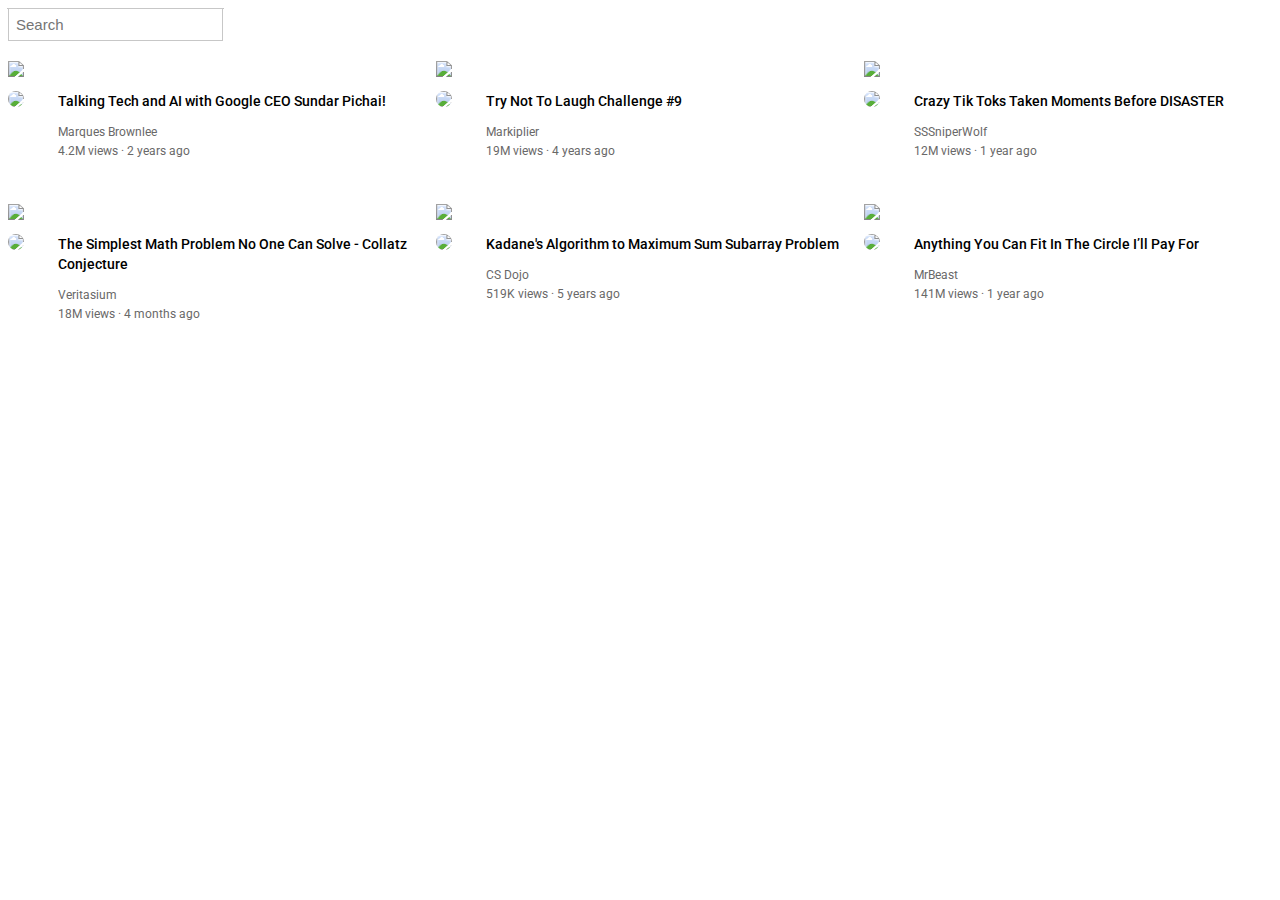
==== youtube-clone.html @ 146deea1 "Add files via upload" ====
<!DOCTYPE html>
<html>
  <head>
    <title>Youtube Clone</title>
    <link rel="preconnect" href="https://fonts.googleapis.com" />
    <link rel="preconnect" href="https://fonts.gstatic.com" crossorigin />
    <link
      href="https://fonts.googleapis.com/css2?family=Roboto:wght@300;400;500;700&display=swap"
      rel="stylesheet"
    />
    <style>
      .thumbnail {
        width: 100%;
        margin-bottom: 10px;
      }
      .searchbox {
        font-size: 15px;
        border-color: rgb(199, 199, 199);
        border-style: solid;
        border-width: 0.5px;
        border-radius: 0.2px;
        box-shadow: 0px 0px 0.5px black;
        padding: 7px;
        margin-bottom: 20px;
        display: block;
      }

      .video-title {
        margin-top: 0px;
        font-family: roboto;
        font-weight: 500;
        font-size: 14px;
        line-height: 20px;
      }
      .video-author {
        font-family: roboto;
        font-size: 12px;
        color: rgb(105, 104, 104);
      }
      .video-stats {
        font-family: roboto;
        font-size: 12px;
        color: rgb(105, 104, 104);
        line-height: 1px;
      }

      .video-info-grid {
        display: grid;
        grid-template-columns: 50px 1fr;
      }
      .channel-picture {
        vertical-align: top;
        margin-right: 10px;
      }

      .profile-picture {
        width: 100%;
        border-radius: 50px;
      }
      .video-grid {
        display: grid;
        grid-template-columns: 1fr 1fr 1fr;
        column-gap: 20px;
        row-gap: 40px;
      }
    </style>
  </head>
  <body>
    <input class="searchbox" type="text" placeholder="Search" />

    <div class="video-grid">
      <div>
        <div>
          <img class="thumbnail" src="thumbnails/thumbnail-1.webp" />
        </div>
        <div class="video-info-grid">
          <div class="channel-picture">
            <img
              class="profile-picture"
              src="profile_pictures/channel-1.jpeg"
            />
          </div>
          <div class="video-info">
            <p class="video-title">
              Talking Tech and AI with Google CEO Sundar Pichai!
            </p>
            <p class="video-author">Marques Brownlee</p>

            <p class="video-stats">4.2M views · 2 years ago</p>
          </div>
        </div>
      </div>

      <div>
        <div>
          <img class="thumbnail" src="thumbnails/thumbnail-2.webp" />
        </div>
        <div class="video-info-grid">
          <div class="channel-picture">
            <img
              class="profile-picture"
              src="profile_pictures/channel-2.jpeg"
            />
          </div>
          <div class="video-info">
            <p class="video-title">Try Not To Laugh Challenge #9</p>
            <p class="video-author">Markiplier</p>

            <p class="video-stats">19M views · 4 years ago</p>
          </div>
        </div>
      </div>

      <div class="video-preview">
        <div>
          <img class="thumbnail" src="thumbnails/thumbnail-3.webp" />
        </div>
        <div class="video-info-grid">
          <div class="channel-picture">
            <img
              class="profile-picture"
              src="profile_pictures/channel-3.jpeg"
            />
          </div>
          <div class="video-info">
            <p class="video-title">
              Crazy Tik Toks Taken Moments Before DISASTER
            </p>
            <p class="video-author">SSSniperWolf</p>

            <p class="video-stats">12M views · 1 year ago</p>
          </div>
        </div>
      </div>

      <div class="video-preview">
        <div>
          <img class="thumbnail" src="thumbnails/thumbnail-4.webp" />
        </div>
        <div class="video-info-grid">
          <div class="channel-picture">
            <img
              class="profile-picture"
              src="profile_pictures/channel-4.jpeg"
            />
          </div>
          <div class="video-info">
            <p class="video-title">
              The Simplest Math Problem No One Can Solve - Collatz Conjecture
            </p>
            <p class="video-author">Veritasium</p>

            <p class="video-stats">18M views · 4 months ago</p>
          </div>
        </div>
      </div>
      <div class="video-preview">
        <div>
          <img class="thumbnail" src="thumbnails/thumbnail-5.webp" />
        </div>
        <div class="video-info-grid">
          <div class="channel-picture">
            <img
              class="profile-picture"
              src="profile_pictures/channel-5.jpeg"
            />
          </div>
          <div class="video-info">
            <p class="video-title">
              Kadane's Algorithm to Maximum Sum Subarray Problem
            </p>
            <p class="video-author">CS Dojo</p>

            <p class="video-stats">519K views · 5 years ago</p>
          </div>
        </div>
      </div>

      <div class="video-preview">
        <div>
          <img class="thumbnail" src="thumbnails/thumbnail-6.webp" />
        </div>
        <div class="video-info-grid">
          <div class="channel-picture">
            <img
              class="profile-picture"
              src="profile_pictures/channel-6.jpeg"
            />
          </div>
          <div class="video-info">
            <p class="video-title">
              Anything You Can Fit In The Circle I’ll Pay For
            </p>
            <p class="video-author">MrBeast</p>

            <p class="video-stats">141M views · 1 year ago</p>
          </div>
        </div>
      </div>
    </div>
  </body>
</html>
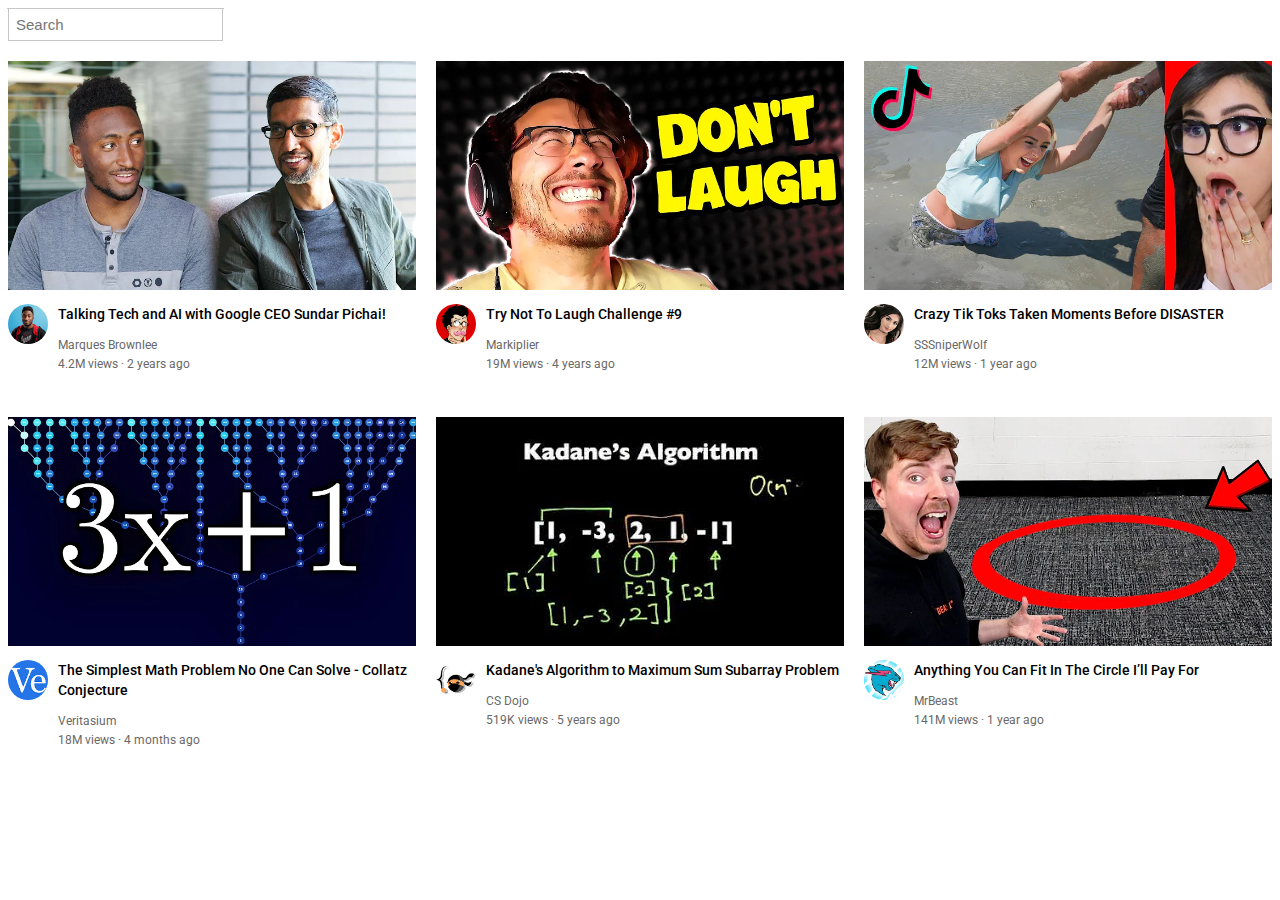
==== commit c2cde3ab: "added grids" ====
--- a/youtube-clone.html
+++ b/youtube-clone.html
@@ -1,202 +1,202 @@
-<!DOCTYPE html>
-<html>
-  <head>
-    <title>Youtube Clone</title>
-    <link rel="preconnect" href="https://fonts.googleapis.com" />
-    <link rel="preconnect" href="https://fonts.gstatic.com" crossorigin />
-    <link
-      href="https://fonts.googleapis.com/css2?family=Roboto:wght@300;400;500;700&display=swap"
-      rel="stylesheet"
-    />
-    <style>
-      .thumbnail {
-        width: 100%;
-        margin-bottom: 10px;
-      }
-      .searchbox {
-        font-size: 15px;
-        border-color: rgb(199, 199, 199);
-        border-style: solid;
-        border-width: 0.5px;
-        border-radius: 0.2px;
-        box-shadow: 0px 0px 0.5px black;
-        padding: 7px;
-        margin-bottom: 20px;
-        display: block;
-      }
-
-      .video-title {
-        margin-top: 0px;
-        font-family: roboto;
-        font-weight: 500;
-        font-size: 14px;
-        line-height: 20px;
-      }
-      .video-author {
-        font-family: roboto;
-        font-size: 12px;
-        color: rgb(105, 104, 104);
-      }
-      .video-stats {
-        font-family: roboto;
-        font-size: 12px;
-        color: rgb(105, 104, 104);
-        line-height: 1px;
-      }
-
-      .video-info-grid {
-        display: grid;
-        grid-template-columns: 50px 1fr;
-      }
-      .channel-picture {
-        vertical-align: top;
-        margin-right: 10px;
-      }
-
-      .profile-picture {
-        width: 100%;
-        border-radius: 50px;
-      }
-      .video-grid {
-        display: grid;
-        grid-template-columns: 1fr 1fr 1fr;
-        column-gap: 20px;
-        row-gap: 40px;
-      }
-    </style>
-  </head>
-  <body>
-    <input class="searchbox" type="text" placeholder="Search" />
-
-    <div class="video-grid">
-      <div>
-        <div>
-          <img class="thumbnail" src="thumbnails/thumbnail-1.webp" />
-        </div>
-        <div class="video-info-grid">
-          <div class="channel-picture">
-            <img
-              class="profile-picture"
-              src="profile_pictures/channel-1.jpeg"
-            />
-          </div>
-          <div class="video-info">
-            <p class="video-title">
-              Talking Tech and AI with Google CEO Sundar Pichai!
-            </p>
-            <p class="video-author">Marques Brownlee</p>
-
-            <p class="video-stats">4.2M views · 2 years ago</p>
-          </div>
-        </div>
-      </div>
-
-      <div>
-        <div>
-          <img class="thumbnail" src="thumbnails/thumbnail-2.webp" />
-        </div>
-        <div class="video-info-grid">
-          <div class="channel-picture">
-            <img
-              class="profile-picture"
-              src="profile_pictures/channel-2.jpeg"
-            />
-          </div>
-          <div class="video-info">
-            <p class="video-title">Try Not To Laugh Challenge #9</p>
-            <p class="video-author">Markiplier</p>
-
-            <p class="video-stats">19M views · 4 years ago</p>
-          </div>
-        </div>
-      </div>
-
-      <div class="video-preview">
-        <div>
-          <img class="thumbnail" src="thumbnails/thumbnail-3.webp" />
-        </div>
-        <div class="video-info-grid">
-          <div class="channel-picture">
-            <img
-              class="profile-picture"
-              src="profile_pictures/channel-3.jpeg"
-            />
-          </div>
-          <div class="video-info">
-            <p class="video-title">
-              Crazy Tik Toks Taken Moments Before DISASTER
-            </p>
-            <p class="video-author">SSSniperWolf</p>
-
-            <p class="video-stats">12M views · 1 year ago</p>
-          </div>
-        </div>
-      </div>
-
-      <div class="video-preview">
-        <div>
-          <img class="thumbnail" src="thumbnails/thumbnail-4.webp" />
-        </div>
-        <div class="video-info-grid">
-          <div class="channel-picture">
-            <img
-              class="profile-picture"
-              src="profile_pictures/channel-4.jpeg"
-            />
-          </div>
-          <div class="video-info">
-            <p class="video-title">
-              The Simplest Math Problem No One Can Solve - Collatz Conjecture
-            </p>
-            <p class="video-author">Veritasium</p>
-
-            <p class="video-stats">18M views · 4 months ago</p>
-          </div>
-        </div>
-      </div>
-      <div class="video-preview">
-        <div>
-          <img class="thumbnail" src="thumbnails/thumbnail-5.webp" />
-        </div>
-        <div class="video-info-grid">
-          <div class="channel-picture">
-            <img
-              class="profile-picture"
-              src="profile_pictures/channel-5.jpeg"
-            />
-          </div>
-          <div class="video-info">
-            <p class="video-title">
-              Kadane's Algorithm to Maximum Sum Subarray Problem
-            </p>
-            <p class="video-author">CS Dojo</p>
-
-            <p class="video-stats">519K views · 5 years ago</p>
-          </div>
-        </div>
-      </div>
-
-      <div class="video-preview">
-        <div>
-          <img class="thumbnail" src="thumbnails/thumbnail-6.webp" />
-        </div>
-        <div class="video-info-grid">
-          <div class="channel-picture">
-            <img
-              class="profile-picture"
-              src="profile_pictures/channel-6.jpeg"
-            />
-          </div>
-          <div class="video-info">
-            <p class="video-title">
-              Anything You Can Fit In The Circle I’ll Pay For
-            </p>
-            <p class="video-author">MrBeast</p>
-
-            <p class="video-stats">141M views · 1 year ago</p>
-          </div>
-        </div>
-      </div>
-    </div>
-  </body>
-</html>
+<!DOCTYPE html>
+<html>
+  <head>
+    <title>Youtube Clone</title>
+    <link rel="preconnect" href="https://fonts.googleapis.com" />
+    <link rel="preconnect" href="https://fonts.gstatic.com" crossorigin />
+    <link
+      href="https://fonts.googleapis.com/css2?family=Roboto:wght@300;400;500;700&display=swap"
+      rel="stylesheet"
+    />
+    <style>
+      .thumbnail {
+        width: 100%;
+        margin-bottom: 10px;
+      }
+      .searchbox {
+        font-size: 15px;
+        border-color: rgb(199, 199, 199);
+        border-style: solid;
+        border-width: 0.5px;
+        border-radius: 0.2px;
+        box-shadow: 0px 0px 0.5px black;
+        padding: 7px;
+        margin-bottom: 20px;
+        display: block;
+      }
+
+      .video-title {
+        margin-top: 0px;
+        font-family: roboto;
+        font-weight: 500;
+        font-size: 14px;
+        line-height: 20px;
+      }
+      .video-author {
+        font-family: roboto;
+        font-size: 12px;
+        color: rgb(105, 104, 104);
+      }
+      .video-stats {
+        font-family: roboto;
+        font-size: 12px;
+        color: rgb(105, 104, 104);
+        line-height: 1px;
+      }
+
+      .video-info-grid {
+        display: grid;
+        grid-template-columns: 50px 1fr;
+      }
+      .channel-picture {
+        vertical-align: top;
+        margin-right: 10px;
+      }
+
+      .profile-picture {
+        width: 100%;
+        border-radius: 50px;
+      }
+      .video-grid {
+        display: grid;
+        grid-template-columns: 1fr 1fr 1fr;
+        column-gap: 20px;
+        row-gap: 40px;
+      }
+    </style>
+  </head>
+  <body>
+    <input class="searchbox" type="text" placeholder="Search" />
+
+    <div class="video-grid">
+      <div>
+        <div>
+          <img class="thumbnail" src="thumbnails/thumbnail-1.webp" />
+        </div>
+        <div class="video-info-grid">
+          <div class="channel-picture">
+            <img
+              class="profile-picture"
+              src="profile_pictures/channel-1.jpeg"
+            />
+          </div>
+          <div class="video-info">
+            <p class="video-title">
+              Talking Tech and AI with Google CEO Sundar Pichai!
+            </p>
+            <p class="video-author">Marques Brownlee</p>
+
+            <p class="video-stats">4.2M views · 2 years ago</p>
+          </div>
+        </div>
+      </div>
+
+      <div>
+        <div>
+          <img class="thumbnail" src="thumbnails/thumbnail-2.webp" />
+        </div>
+        <div class="video-info-grid">
+          <div class="channel-picture">
+            <img
+              class="profile-picture"
+              src="profile_pictures/channel-2.jpeg"
+            />
+          </div>
+          <div class="video-info">
+            <p class="video-title">Try Not To Laugh Challenge #9</p>
+            <p class="video-author">Markiplier</p>
+
+            <p class="video-stats">19M views · 4 years ago</p>
+          </div>
+        </div>
+      </div>
+
+      <div class="video-preview">
+        <div>
+          <img class="thumbnail" src="thumbnails/thumbnail-3.webp" />
+        </div>
+        <div class="video-info-grid">
+          <div class="channel-picture">
+            <img
+              class="profile-picture"
+              src="profile_pictures/channel-3.jpeg"
+            />
+          </div>
+          <div class="video-info">
+            <p class="video-title">
+              Crazy Tik Toks Taken Moments Before DISASTER
+            </p>
+            <p class="video-author">SSSniperWolf</p>
+
+            <p class="video-stats">12M views · 1 year ago</p>
+          </div>
+        </div>
+      </div>
+
+      <div class="video-preview">
+        <div>
+          <img class="thumbnail" src="thumbnails/thumbnail-4.webp" />
+        </div>
+        <div class="video-info-grid">
+          <div class="channel-picture">
+            <img
+              class="profile-picture"
+              src="profile_pictures/channel-4.jpeg"
+            />
+          </div>
+          <div class="video-info">
+            <p class="video-title">
+              The Simplest Math Problem No One Can Solve - Collatz Conjecture
+            </p>
+            <p class="video-author">Veritasium</p>
+
+            <p class="video-stats">18M views · 4 months ago</p>
+          </div>
+        </div>
+      </div>
+      <div class="video-preview">
+        <div>
+          <img class="thumbnail" src="thumbnails/thumbnail-5.webp" />
+        </div>
+        <div class="video-info-grid">
+          <div class="channel-picture">
+            <img
+              class="profile-picture"
+              src="profile_pictures/channel-5.jpeg"
+            />
+          </div>
+          <div class="video-info">
+            <p class="video-title">
+              Kadane's Algorithm to Maximum Sum Subarray Problem
+            </p>
+            <p class="video-author">CS Dojo</p>
+
+            <p class="video-stats">519K views · 5 years ago</p>
+          </div>
+        </div>
+      </div>
+
+      <div class="video-preview">
+        <div>
+          <img class="thumbnail" src="thumbnails/thumbnail-6.webp" />
+        </div>
+        <div class="video-info-grid">
+          <div class="channel-picture">
+            <img
+              class="profile-picture"
+              src="profile_pictures/channel-6.jpeg"
+            />
+          </div>
+          <div class="video-info">
+            <p class="video-title">
+              Anything You Can Fit In The Circle I’ll Pay For
+            </p>
+            <p class="video-author">MrBeast</p>
+
+            <p class="video-stats">141M views · 1 year ago</p>
+          </div>
+        </div>
+      </div>
+    </div>
+  </body>
+</html>
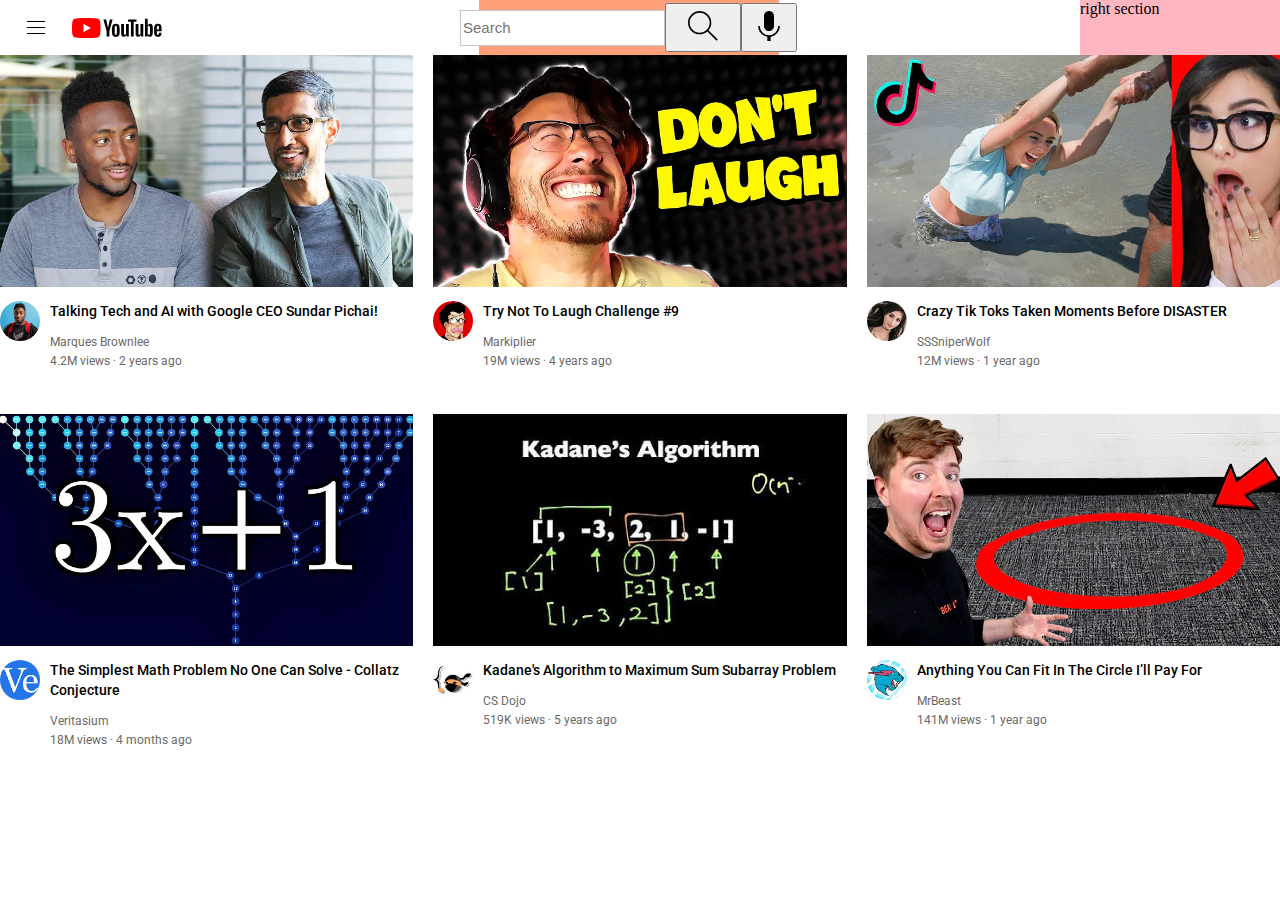
==== commit f6090d2c: "header WIP" ====
--- a/youtube-clone.html
+++ b/youtube-clone.html
@@ -2,71 +2,35 @@
 <html>
   <head>
     <title>Youtube Clone</title>
+    <link rel="stylesheet" href="styles/video-preview.css">
+    <link rel="stylesheet" href="styles/header.css">
     <link rel="preconnect" href="https://fonts.googleapis.com" />
     <link rel="preconnect" href="https://fonts.gstatic.com" crossorigin />
     <link
       href="https://fonts.googleapis.com/css2?family=Roboto:wght@300;400;500;700&display=swap"
       rel="stylesheet"
     />
-    <style>
-      .thumbnail {
-        width: 100%;
-        margin-bottom: 10px;
-      }
-      .searchbox {
-        font-size: 15px;
-        border-color: rgb(199, 199, 199);
-        border-style: solid;
-        border-width: 0.5px;
-        border-radius: 0.2px;
-        box-shadow: 0px 0px 0.5px black;
-        padding: 7px;
-        margin-bottom: 20px;
-        display: block;
-      }
 
-      .video-title {
-        margin-top: 0px;
-        font-family: roboto;
-        font-weight: 500;
-        font-size: 14px;
-        line-height: 20px;
-      }
-      .video-author {
-        font-family: roboto;
-        font-size: 12px;
-        color: rgb(105, 104, 104);
-      }
-      .video-stats {
-        font-family: roboto;
-        font-size: 12px;
-        color: rgb(105, 104, 104);
-        line-height: 1px;
-      }
-
-      .video-info-grid {
-        display: grid;
-        grid-template-columns: 50px 1fr;
-      }
-      .channel-picture {
-        vertical-align: top;
-        margin-right: 10px;
-      }
-
-      .profile-picture {
-        width: 100%;
-        border-radius: 50px;
-      }
-      .video-grid {
-        display: grid;
-        grid-template-columns: 1fr 1fr 1fr;
-        column-gap: 20px;
-        row-gap: 40px;
-      }
-    </style>
   </head>
   <body>
-    <input class="searchbox" type="text" placeholder="Search" />
+    <div class="header">
+      <div class="left-section">
+        <img  class="hamburger-menu" src="icons/hamburger-menu.svg">
+        <img class="youtube-logo" src="icons/youtube-logo.svg">
+      </div>
+      <div class="middle-section">
+        <input class="searchbox" type="text" placeholder="Search" />
+        <button>
+          <img class="search-button" src="icons/search.svg">
+        </button>
+        <button>
+            <img class="voice-search-button" src="icons/voice-search-icon.svg">
+        </button>
+      </div>
+      <div class="right-section">
+        right section
+      </div>
+    </div>
 
     <div class="video-grid">
       <div>
--- a/styles/video-preview.css
+++ b/styles/video-preview.css
@@ -0,0 +1,48 @@
+body{
+  margin: 0;
+}
+.thumbnail {
+    width: 100%;
+    margin-bottom: 10px;
+  }
+  .video-title {
+    margin-top: 0px;
+    font-family: roboto;
+    font-weight: 500;
+    font-size: 14px;
+    line-height: 20px;
+  }
+  .video-author {
+    font-family: roboto;
+    font-size: 12px;
+    color: rgb(105, 104, 104);
+  }
+  .video-stats {
+    font-family: roboto;
+    font-size: 12px;
+    color: rgb(105, 104, 104);
+    line-height: 1px;
+  }
+  .video-info-grid {
+    display: grid;
+    grid-template-columns: 50px 1fr;
+  }
+  .channel-picture {
+    vertical-align: top;
+    margin-right: 10px;
+  }
+
+  .profile-picture {
+    width: 100%;
+    border-radius: 50px;
+  }
+  .video-grid {
+    display: grid;
+    grid-template-columns: 1fr 1fr 1fr;
+    column-gap: 20px;
+    row-gap: 40px;
+  }
+  .middle-section{
+    display: flex;
+    justify-content: center;;
+  }--- a/styles/header.css
+++ b/styles/header.css
@@ -0,0 +1,60 @@
+.searchbox {
+    height: 32px;
+  font-size: 15px;
+  border-color: rgb(199, 199, 199);
+  border-style: solid;
+  border-width: 0.5px;
+  border-radius: 0.2px;
+  box-shadow: 0px 0px 0.5px black;
+
+  display: flex;
+  flex: 1;
+
+}
+
+.header {
+  height: 55px;
+  display: flex;
+  flex-direction: row;
+  justify-content: space-between;
+}
+.left-section {
+
+  display: flex;
+    align-items: center;
+
+
+}
+.middle-section {
+  flex: 1;
+  background-color: lightsalmon;
+  margin-left: 50px;
+  margin-right: 35px;
+  max-width: 300px;
+  display: flex;
+  justify-content: center;
+  align-items: center;
+}
+.right-section {
+  background-color: lightpink;
+  width: 200px;
+}
+.hamburger-menu {
+  height: 24px;
+  margin-left: 24px;
+  margin-right: 24px;
+}
+.youtube-logo {
+  height: 20px;
+}
+.search-button{
+    height: 40px;
+    width: 60px;
+  
+}
+.voice-search-button{
+    height: 40px;
+    width: 40px;
+
+
+}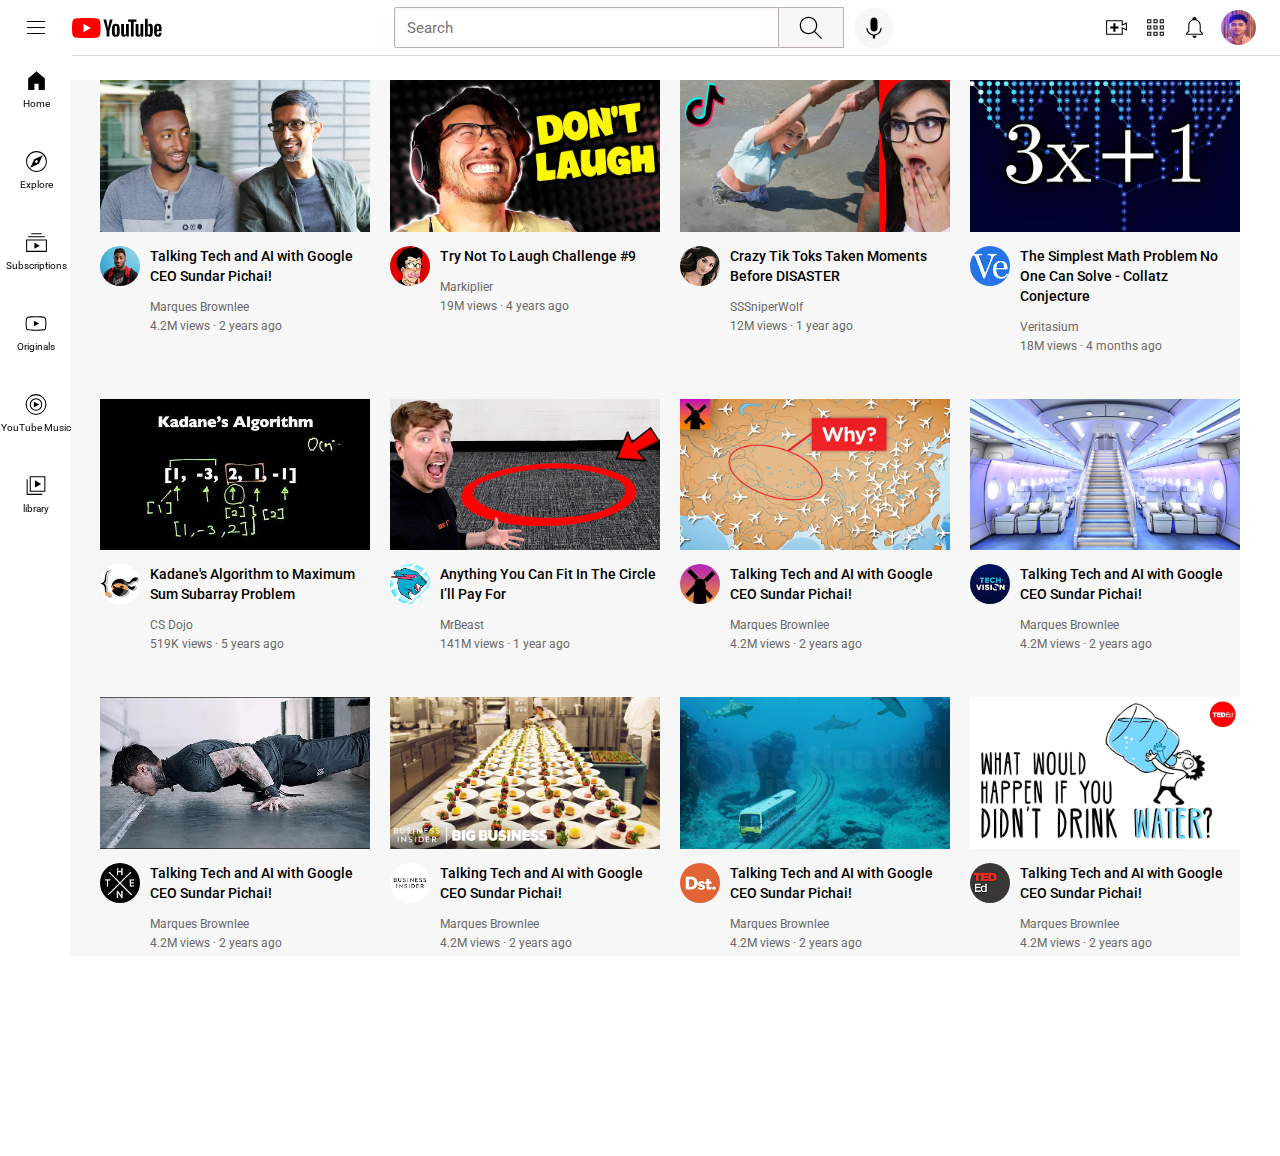
==== commit 37a70732: "90% progress. complete header and  added sidebar and adjustments" ====
--- a/youtube-clone.html
+++ b/youtube-clone.html
@@ -2,33 +2,62 @@
 <html>
   <head>
     <title>Youtube Clone</title>
-    <link rel="stylesheet" href="styles/video-preview.css">
-    <link rel="stylesheet" href="styles/header.css">
+    <link rel="stylesheet" href="styles/video-preview.css" />
+    <link rel="stylesheet" href="styles/header.css" />
+    <link rel="stylesheet" href="styles/sidebar.css" />
     <link rel="preconnect" href="https://fonts.googleapis.com" />
     <link rel="preconnect" href="https://fonts.gstatic.com" crossorigin />
     <link
       href="https://fonts.googleapis.com/css2?family=Roboto:wght@300;400;500;700&display=swap"
       rel="stylesheet"
     />
-
   </head>
   <body>
     <div class="header">
       <div class="left-section">
-        <img  class="hamburger-menu" src="icons/hamburger-menu.svg">
-        <img class="youtube-logo" src="icons/youtube-logo.svg">
+        <img class="hamburger-menu" src="icons/hamburger-menu.svg" />
+        <img class="youtube-logo" src="icons/youtube-logo.svg" />
       </div>
       <div class="middle-section">
         <input class="searchbox" type="text" placeholder="Search" />
-        <button>
-          <img class="search-button" src="icons/search.svg">
+        <button class="search-button">
+          <img class="search-icon" src="icons/search.svg" />
         </button>
-        <button>
-            <img class="voice-search-button" src="icons/voice-search-icon.svg">
+        <button class="voice-search-button">
+          <img class="voice-search-icon" src="icons/voice-search-icon.svg" />
         </button>
       </div>
       <div class="right-section">
-        right section
+        <img class="upload-icon" src="icons/upload.svg" />
+        <img class="youtubeapp-icon" src="icons/youtube-apps.svg" />
+        <img class="notifications-icon" src="icons/notifications.svg" />
+        <img class="channel-picture-icon" src="profile_pictures/jack.jpg" />
+      </div>
+    </div>
+    <div class="sidebar">
+      <div class="sidebar-link">
+        <img class="home-icon" src="icons/home.svg" />
+        <div>Home</div>
+      </div>
+      <div class="sidebar-link">
+        <img class="explore-icon" src="icons/explore.svg" />
+        <div>Explore</div>
+      </div>
+      <div class="sidebar-link">
+        <img class="subscriptions-icon" src="icons/subscriptions.svg" />
+        <div>Subscriptions</div>
+      </div>
+      <div class="sidebar-link">
+        <img class="originals-icon" src="icons/originals.svg" />
+        <div>Originals</div>
+      </div>
+      <div class="sidebar-link">
+        <img class="youtube-music-icon" src="icons/youtube-music.svg" />
+        <div>YouTube Music</div>
+      </div>
+      <div class="sidebar-link">
+        <img class="library-icon" src="icons/library.svg" />
+        <div>library</div>
       </div>
     </div>
 
@@ -158,6 +187,132 @@
             <p class="video-author">MrBeast</p>
 
             <p class="video-stats">141M views · 1 year ago</p>
+          </div>
+        </div>
+      </div>
+      <div>
+        <div>
+          <img class="thumbnail" src="thumbnails/thumbnail-7.webp" />
+        </div>
+        <div class="video-info-grid">
+          <div class="channel-picture">
+            <img
+              class="profile-picture"
+              src="profile_pictures/channel-7.jpeg"
+            />
+          </div>
+          <div class="video-info">
+            <p class="video-title">
+              Talking Tech and AI with Google CEO Sundar Pichai!
+            </p>
+            <p class="video-author">Marques Brownlee</p>
+
+            <p class="video-stats">4.2M views · 2 years ago</p>
+          </div>
+        </div>
+      </div>
+      <div>
+        <div>
+          <img class="thumbnail" src="thumbnails/thumbnail-8.webp" />
+        </div>
+        <div class="video-info-grid">
+          <div class="channel-picture">
+            <img
+              class="profile-picture"
+              src="profile_pictures/channel-8.jpeg"
+            />
+          </div>
+          <div class="video-info">
+            <p class="video-title">
+              Talking Tech and AI with Google CEO Sundar Pichai!
+            </p>
+            <p class="video-author">Marques Brownlee</p>
+
+            <p class="video-stats">4.2M views · 2 years ago</p>
+          </div>
+        </div>
+      </div>
+      <div>
+        <div>
+          <img class="thumbnail" src="thumbnails/thumbnail-9.webp" />
+        </div>
+        <div class="video-info-grid">
+          <div class="channel-picture">
+            <img
+              class="profile-picture"
+              src="profile_pictures/channel-9.jpeg"
+            />
+          </div>
+          <div class="video-info">
+            <p class="video-title">
+              Talking Tech and AI with Google CEO Sundar Pichai!
+            </p>
+            <p class="video-author">Marques Brownlee</p>
+
+            <p class="video-stats">4.2M views · 2 years ago</p>
+          </div>
+        </div>
+      </div>
+      <div>
+        <div>
+          <img class="thumbnail" src="thumbnails/thumbnail-10.webp" />
+        </div>
+        <div class="video-info-grid">
+          <div class="channel-picture">
+            <img
+              class="profile-picture"
+              src="profile_pictures/channel-10.jpeg"
+            />
+          </div>
+          <div class="video-info">
+            <p class="video-title">
+              Talking Tech and AI with Google CEO Sundar Pichai!
+            </p>
+            <p class="video-author">Marques Brownlee</p>
+
+            <p class="video-stats">4.2M views · 2 years ago</p>
+          </div>
+        </div>
+      </div>
+      <div>
+        <div>
+          <img class="thumbnail" src="thumbnails/thumbnail-11.webp" />
+        </div>
+        <div class="video-info-grid">
+          <div class="channel-picture">
+            <img
+              class="profile-picture"
+              src="profile_pictures/channel-11.jpeg"
+            />
+          </div>
+          <div class="video-info">
+            <p class="video-title">
+              Talking Tech and AI with Google CEO Sundar Pichai!
+            </p>
+            <p class="video-author">Marques Brownlee</p>
+
+            <p class="video-stats">4.2M views · 2 years ago</p>
+          </div>
+        </div>
+      </div>
+      <div>
+        <div>
+          <img class="thumbnail" src="thumbnails/thumbnail-12.webp" />
+        </div>
+        <div class="video-info-grid">
+          <div class="channel-picture">
+            <img
+              class="profile-picture"
+              src="profile_pictures/channel-12.jpeg"
+            />
+          </div>
+          <div class="video-info">
+            <p class="video-title">
+              Talking Tech and AI with Google CEO Sundar Pichai!
+            </p>
+            <p class="video-author">Marques Brownlee</p>
+
+            <p class="video-stats">4.2M views · 2 years ago</p>
           </div>
         </div>
       </div>
--- a/styles/video-preview.css
+++ b/styles/video-preview.css
@@ -1,5 +1,9 @@
 body{
   margin: 0;
+  padding-top: 80px;
+  padding-left: 70px;
+  padding-right: 40px;
+  padding-bottom: 200px;
 }
 .thumbnail {
     width: 100%;
@@ -38,11 +42,22 @@
   }
   .video-grid {
     display: grid;
-    grid-template-columns: 1fr 1fr 1fr;
+    padding-left: 30px;
+    grid-template-columns: 1fr 1fr 1fr 1fr;
     column-gap: 20px;
     row-gap: 40px;
+    background-color: rgb(247, 247, 247);
   }
   .middle-section{
     display: flex;
     justify-content: center;;
-  }+  }
+  .thumbnail1 {
+    width: 100%;
+    margin-bottom: 10px;
+  }
+
+  .thumbnail1:hover{
+    cursor: pointer;
+
+  }
--- a/styles/header.css
+++ b/styles/header.css
@@ -1,15 +1,23 @@
+
+
 .searchbox {
-    height: 32px;
+  height: 37px;
+  width: 60px;
   font-size: 15px;
-  border-color: rgb(199, 199, 199);
+  border-color: rgb(189, 176, 176);
   border-style: solid;
-  border-width: 0.5px;
-  border-radius: 0.2px;
-  box-shadow: 0px 0px 0.5px black;
+  border-width: 1px;
+  border-radius: 2px;
+  box-shadow: inset 1px 1.5px 3px rgba(0, 0, 0, 0.05);
 
   display: flex;
   flex: 1;
-
+  width: 0;
+}
+.searchbox::placeholder {
+  font-family: roboto;
+  font-size: 15px;
+  padding-left: 10px;
 }
 
 .header {
@@ -17,27 +25,35 @@
   display: flex;
   flex-direction: row;
   justify-content: space-between;
+  background-color: rgb(255, 255, 255);
+  position: fixed;
+  top: 0;
+  left: 0;
+  right: 0;
+  border-bottom-color: rgb(224, 217, 217);
+  border-bottom-width: 1px;
+  border-bottom-style: solid;
 }
 .left-section {
-
   display: flex;
-    align-items: center;
-
-
+  align-items: center;
 }
 .middle-section {
   flex: 1;
-  background-color: lightsalmon;
-  margin-left: 50px;
+  margin-left: 70px;
   margin-right: 35px;
-  max-width: 300px;
+  max-width: 500px;
   display: flex;
-  justify-content: center;
   align-items: center;
 }
 .right-section {
-  background-color: lightpink;
-  width: 200px;
+  width: 180px;
+  display: flex;
+  max-width: 500px;
+  align-items: center;
+  justify-content: space-evenly;
+  margin-right: 10px;
+  flex-shrink: 0;
 }
 .hamburger-menu {
   height: 24px;
@@ -47,14 +63,45 @@
 .youtube-logo {
   height: 20px;
 }
-.search-button{
-    height: 40px;
-    width: 60px;
-  
+.search-button {
+  height: 41px;
+  width: 66px;
+  background-color: rgb(248, 247, 247);
+  border-width: 1px;
+  border-style: solid;
+  border-color: rgb(189, 176, 176);
+  margin-left: -2px;
+  border-radius: 1px;
 }
-.voice-search-button{
-    height: 40px;
-    width: 40px;
+.search-icon {
+  height: 30px;
+  margin-top: 4px;
+}
+.voice-search-button {
+  height: 40px;
+  width: 40px;
+  margin-left: 10px;
+  border: none;
+  border-radius: 50px;
+  background-color: rgb(248, 247, 247);
+}
+.voice-search-icon {
+  padding-top: 3px;
+}
 
+.channel-picture-icon {
+  height: 35px;
+  width: 35px;
+  border-radius: 100px;
+}
+.upload-icon {
+  height: 25px;
+}
 
-}+.youtubeapp-icon {
+  height: 25px;
+}
+.notifications-icon {
+  height: 25px;
+}
+
--- a/styles/sidebar.css
+++ b/styles/sidebar.css
@@ -0,0 +1,56 @@
+.sidebar {
+    display: flex;
+    flex-direction: column;
+    align-items: center;
+    position: fixed;
+    top: 55px;
+    left: 0;
+    right: 0;
+    bottom: 0;
+    width: 72px;
+    /* padding-left: 1px; */
+    margin-top: 0px;
+    border-top-color: white;
+    border-top-width: 1px;
+    border-top-style: solid;
+    padding-top: 12px;
+  
+  }
+  .sidebar:hover{
+
+  }
+
+  
+  .home-icon {
+    height: 25px;
+    padding-bottom: 5px;
+  }
+  .explore-icon {
+    height: 25px;
+    padding-bottom: 5px;
+  }
+  .subscriptions-icon {
+    height: 25px;
+    padding-bottom: 5px;
+  }
+  .originals-icon {
+    height: 25px;
+    padding-bottom: 5px;
+  }
+  .youtube-music-icon {
+    height: 25px;
+    padding-bottom: 5px;
+  }
+  .library-icon {
+    height: 25px;
+    padding-bottom: 5px;
+  }
+  .sidebar-link{
+    font-family: roboto;
+    display: flex;
+    flex-direction: column;
+    font-size: 10px;
+    margin-bottom: 40px;
+    cursor: pointer;
+    
+  }
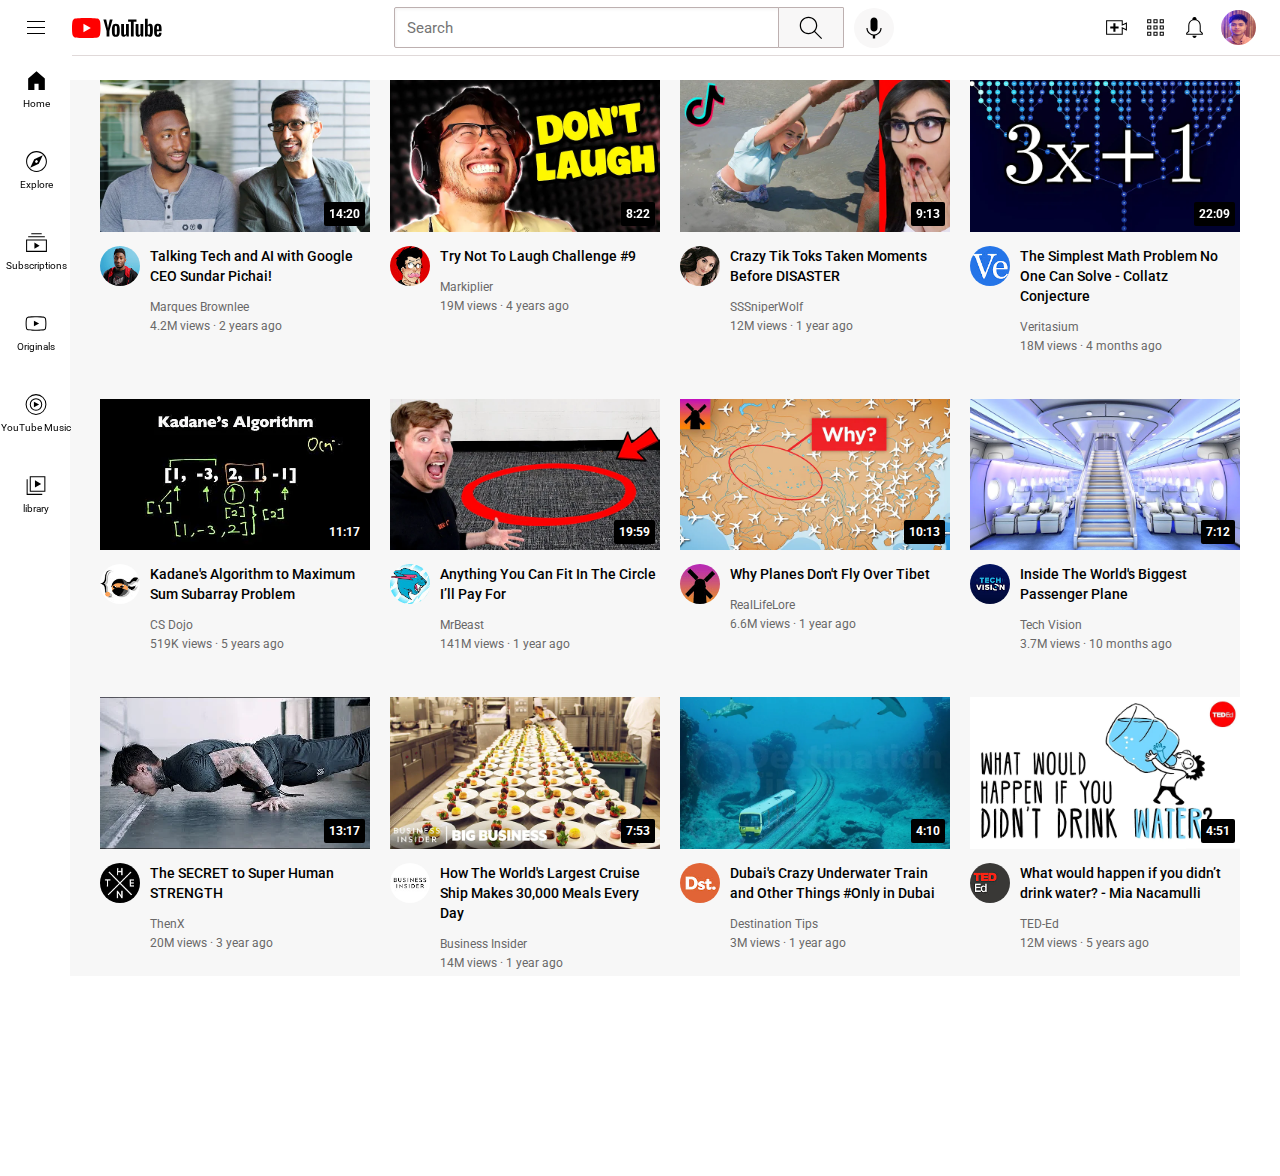
==== commit 183f1a92: "90% progress. added video time to thubmnails" ====
--- a/youtube-clone.html
+++ b/youtube-clone.html
@@ -63,8 +63,9 @@
 
     <div class="video-grid">
       <div>
-        <div>
+        <div class="thumbnail-row">
           <img class="thumbnail" src="thumbnails/thumbnail-1.webp" />
+          <div class="video-time">14:20</div>
         </div>
         <div class="video-info-grid">
           <div class="channel-picture">
@@ -85,8 +86,9 @@
       </div>
 
       <div>
-        <div>
+        <div class="thumbnail-row">
           <img class="thumbnail" src="thumbnails/thumbnail-2.webp" />
+          <div class="video-time">8:22</div>
         </div>
         <div class="video-info-grid">
           <div class="channel-picture">
@@ -105,8 +107,9 @@
       </div>
 
       <div class="video-preview">
-        <div>
+        <div class="thumbnail-row">
           <img class="thumbnail" src="thumbnails/thumbnail-3.webp" />
+          <div class="video-time">9:13</div>
         </div>
         <div class="video-info-grid">
           <div class="channel-picture">
@@ -127,8 +130,9 @@
       </div>
 
       <div class="video-preview">
-        <div>
+        <div class="thumbnail-row">
           <img class="thumbnail" src="thumbnails/thumbnail-4.webp" />
+          <div class="video-time">22:09</div>
         </div>
         <div class="video-info-grid">
           <div class="channel-picture">
@@ -148,8 +152,9 @@
         </div>
       </div>
       <div class="video-preview">
-        <div>
+        <div class="thumbnail-row">
           <img class="thumbnail" src="thumbnails/thumbnail-5.webp" />
+          <div class="video-time">11:17</div>
         </div>
         <div class="video-info-grid">
           <div class="channel-picture">
@@ -170,8 +175,9 @@
       </div>
 
       <div class="video-preview">
-        <div>
+        <div class="thumbnail-row">
           <img class="thumbnail" src="thumbnails/thumbnail-6.webp" />
+          <div class="video-time">19:59</div>
         </div>
         <div class="video-info-grid">
           <div class="channel-picture">
@@ -191,8 +197,9 @@
         </div>
       </div>
       <div>
-        <div>
+        <div class="thumbnail-row">
           <img class="thumbnail" src="thumbnails/thumbnail-7.webp" />
+          <div class="video-time">10:13</div>
         </div>
         <div class="video-info-grid">
           <div class="channel-picture">
@@ -202,18 +209,17 @@
             />
           </div>
           <div class="video-info">
-            <p class="video-title">
-              Talking Tech and AI with Google CEO Sundar Pichai!
-            </p>
-            <p class="video-author">Marques Brownlee</p>
-
-            <p class="video-stats">4.2M views · 2 years ago</p>
-          </div>
-        </div>
-      </div>
-      <div>
-        <div>
+            <p class="video-title">Why Planes Don't Fly Over Tibet</p>
+            <p class="video-author">RealLifeLore</p>
+
+            <p class="video-stats">6.6M views · 1 year ago</p>
+          </div>
+        </div>
+      </div>
+      <div>
+        <div class="thumbnail-row">
           <img class="thumbnail" src="thumbnails/thumbnail-8.webp" />
+          <div class="video-time">7:12</div>
         </div>
         <div class="video-info-grid">
           <div class="channel-picture">
@@ -224,17 +230,18 @@
           </div>
           <div class="video-info">
             <p class="video-title">
-              Talking Tech and AI with Google CEO Sundar Pichai!
-            </p>
-            <p class="video-author">Marques Brownlee</p>
-
-            <p class="video-stats">4.2M views · 2 years ago</p>
-          </div>
-        </div>
-      </div>
-      <div>
-        <div>
+              Inside The World's Biggest Passenger Plane
+            </p>
+            <p class="video-author">Tech Vision</p>
+
+            <p class="video-stats">3.7M views · 10 months ago</p>
+          </div>
+        </div>
+      </div>
+      <div>
+        <div class="thumbnail-row">
           <img class="thumbnail" src="thumbnails/thumbnail-9.webp" />
+          <div class="video-time">13:17</div>
         </div>
         <div class="video-info-grid">
           <div class="channel-picture">
@@ -244,18 +251,17 @@
             />
           </div>
           <div class="video-info">
-            <p class="video-title">
-              Talking Tech and AI with Google CEO Sundar Pichai!
-            </p>
-            <p class="video-author">Marques Brownlee</p>
-
-            <p class="video-stats">4.2M views · 2 years ago</p>
-          </div>
-        </div>
-      </div>
-      <div>
-        <div>
+            <p class="video-title">The SECRET to Super Human STRENGTH</p>
+            <p class="video-author">ThenX</p>
+
+            <p class="video-stats">20M views · 3 year ago</p>
+          </div>
+        </div>
+      </div>
+      <div>
+        <div class="thumbnail-row">
           <img class="thumbnail" src="thumbnails/thumbnail-10.webp" />
+          <div class="video-time">7:53</div>
         </div>
         <div class="video-info-grid">
           <div class="channel-picture">
@@ -266,17 +272,18 @@
           </div>
           <div class="video-info">
             <p class="video-title">
-              Talking Tech and AI with Google CEO Sundar Pichai!
-            </p>
-            <p class="video-author">Marques Brownlee</p>
-
-            <p class="video-stats">4.2M views · 2 years ago</p>
-          </div>
-        </div>
-      </div>
-      <div>
-        <div>
+              How The World's Largest Cruise Ship Makes 30,000 Meals Every Day
+            </p>
+            <p class="video-author">Business Insider</p>
+
+            <p class="video-stats">14M views · 1 year ago</p>
+          </div>
+        </div>
+      </div>
+      <div>
+        <div class="thumbnail-row">
           <img class="thumbnail" src="thumbnails/thumbnail-11.webp" />
+          <div class="video-time">4:10</div>
         </div>
         <div class="video-info-grid">
           <div class="channel-picture">
@@ -287,17 +294,18 @@
           </div>
           <div class="video-info">
             <p class="video-title">
-              Talking Tech and AI with Google CEO Sundar Pichai!
-            </p>
-            <p class="video-author">Marques Brownlee</p>
-
-            <p class="video-stats">4.2M views · 2 years ago</p>
-          </div>
-        </div>
-      </div>
-      <div>
-        <div>
+              Dubai's Crazy Underwater Train and Other Things #Only in Dubai
+            </p>
+            <p class="video-author">Destination Tips</p>
+
+            <p class="video-stats">3M views · 1 year ago</p>
+          </div>
+        </div>
+      </div>
+      <div>
+        <div class="thumbnail-row">
           <img class="thumbnail" src="thumbnails/thumbnail-12.webp" />
+          <div class="video-time">4:51</div>
         </div>
         <div class="video-info-grid">
           <div class="channel-picture">
@@ -308,11 +316,11 @@
           </div>
           <div class="video-info">
             <p class="video-title">
-              Talking Tech and AI with Google CEO Sundar Pichai!
-            </p>
-            <p class="video-author">Marques Brownlee</p>
-
-            <p class="video-stats">4.2M views · 2 years ago</p>
+              What would happen if you didn’t drink water? - Mia Nacamulli
+            </p>
+            <p class="video-author">TED-Ed</p>
+
+            <p class="video-stats">12M views · 5 years ago</p>
           </div>
         </div>
       </div>
--- a/styles/video-preview.css
+++ b/styles/video-preview.css
@@ -1,4 +1,4 @@
-body{
+body {
   margin: 0;
   padding-top: 80px;
   padding-left: 70px;
@@ -6,58 +6,74 @@
   padding-bottom: 200px;
 }
 .thumbnail {
-    width: 100%;
-    margin-bottom: 10px;
-  }
-  .video-title {
-    margin-top: 0px;
-    font-family: roboto;
-    font-weight: 500;
-    font-size: 14px;
-    line-height: 20px;
-  }
-  .video-author {
-    font-family: roboto;
-    font-size: 12px;
-    color: rgb(105, 104, 104);
-  }
-  .video-stats {
-    font-family: roboto;
-    font-size: 12px;
-    color: rgb(105, 104, 104);
-    line-height: 1px;
-  }
-  .video-info-grid {
-    display: grid;
-    grid-template-columns: 50px 1fr;
-  }
-  .channel-picture {
-    vertical-align: top;
-    margin-right: 10px;
-  }
+  width: 100%;
+  margin-bottom: 10px;
+}
+.video-title {
+  margin-top: 0px;
+  font-family: roboto;
+  font-weight: 500;
+  font-size: 14px;
+  line-height: 20px;
+}
+.video-author {
+  font-family: roboto;
+  font-size: 12px;
+  color: rgb(105, 104, 104);
+}
+.video-stats {
+  font-family: roboto;
+  font-size: 12px;
+  color: rgb(105, 104, 104);
+  line-height: 1px;
+}
+.video-info-grid {
+  display: grid;
+  grid-template-columns: 50px 1fr;
+}
+.channel-picture {
+  vertical-align: top;
+  margin-right: 10px;
+}
 
-  .profile-picture {
-    width: 100%;
-    border-radius: 50px;
-  }
-  .video-grid {
-    display: grid;
-    padding-left: 30px;
-    grid-template-columns: 1fr 1fr 1fr 1fr;
-    column-gap: 20px;
-    row-gap: 40px;
-    background-color: rgb(247, 247, 247);
-  }
-  .middle-section{
-    display: flex;
-    justify-content: center;;
-  }
-  .thumbnail1 {
-    width: 100%;
-    margin-bottom: 10px;
-  }
+.profile-picture {
+  width: 100%;
+  border-radius: 50px;
+}
+.video-grid {
+  display: grid;
+  padding-left: 30px;
+  grid-template-columns: 1fr 1fr 1fr 1fr;
+  column-gap: 20px;
+  row-gap: 40px;
+  background-color: rgb(247, 247, 247);
+}
+.middle-section {
+  display: flex;
+  justify-content: center;
+}
+.thumbnail1 {
+  width: 100%;
+  margin-bottom: 10px;
+}
 
-  .thumbnail1:hover{
-    cursor: pointer;
+.thumbnail1:hover {
+  cursor: pointer;
+}
 
-  }
+.thumbnail-row {
+  position: relative;
+}
+.video-time{
+  background-color: black;
+  color: white;
+  position: absolute;
+  right: 0;
+  bottom: 20px;
+  font-family: roboto;
+  margin-right: 5px;
+  font-size: 12px;
+  padding: 5px;
+  font-weight: bold;
+  border-radius: 2px;
+}
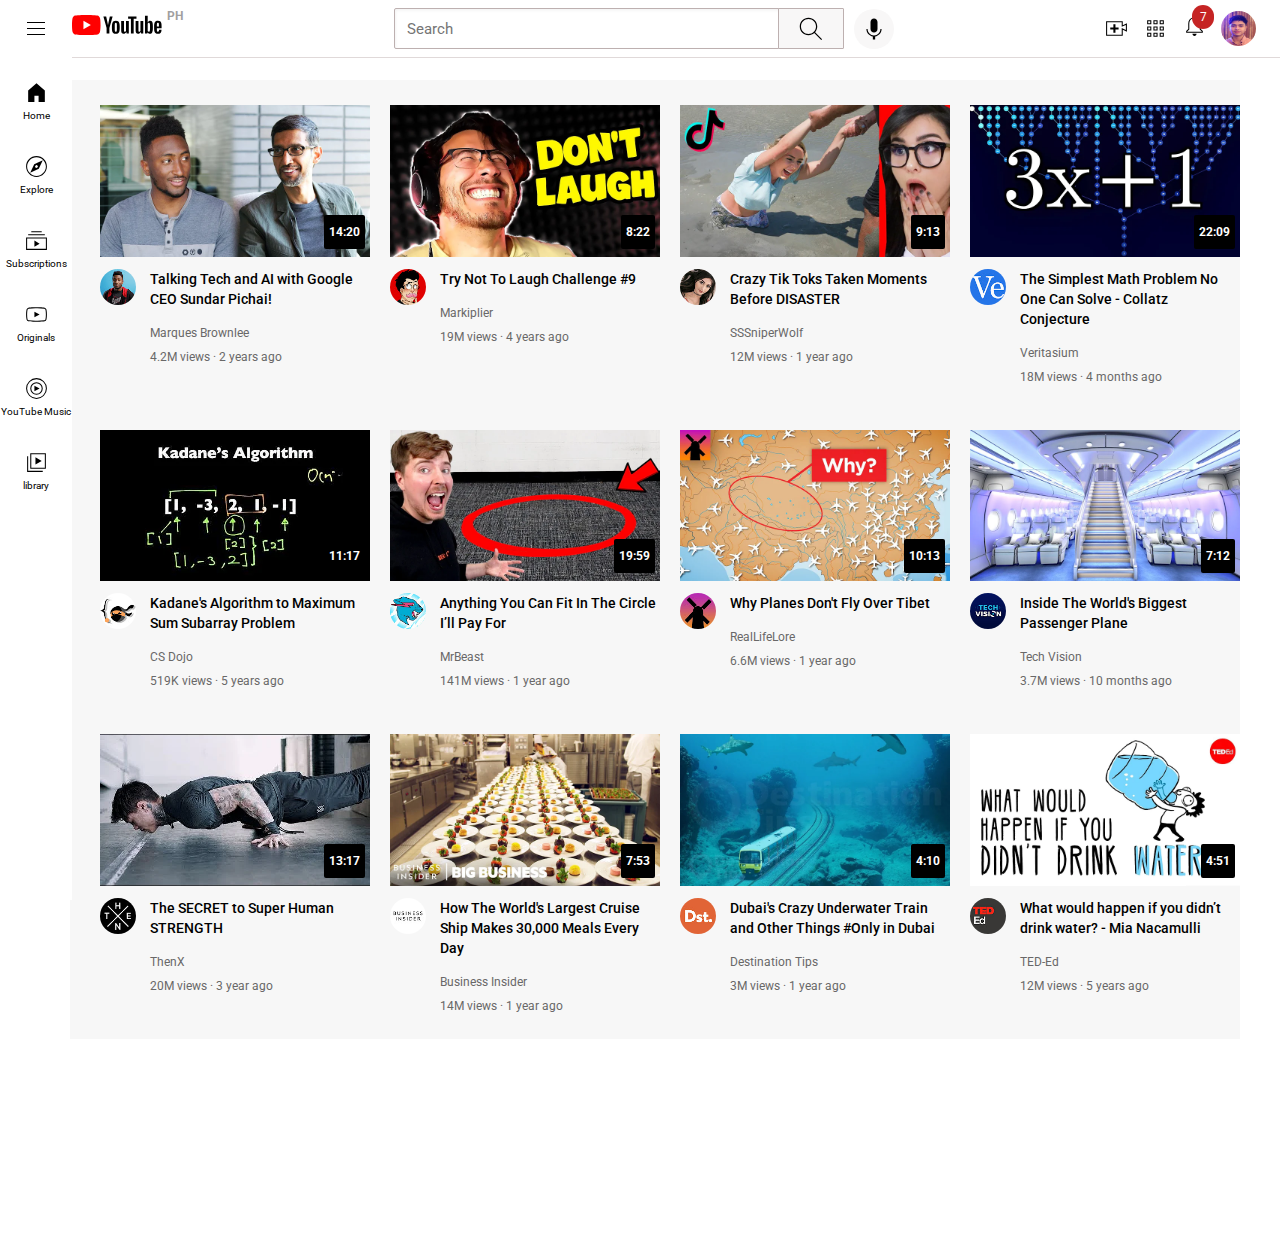
==== commit f92d56fa: "95% progress. added positions on icons" ====
--- a/youtube-clone.html
+++ b/youtube-clone.html
@@ -16,7 +16,11 @@
     <div class="header">
       <div class="left-section">
         <img class="hamburger-menu" src="icons/hamburger-menu.svg" />
-        <img class="youtube-logo" src="icons/youtube-logo.svg" />
+        <div class="youtube-logo-container">
+          <img class="youtube-logo" src="icons/youtube-logo.svg" />
+          <div class="youtube-logo-PH">PH</div>
+        </div>
+      
       </div>
       <div class="middle-section">
         <input class="searchbox" type="text" placeholder="Search" />
@@ -30,7 +34,11 @@
       <div class="right-section">
         <img class="upload-icon" src="icons/upload.svg" />
         <img class="youtubeapp-icon" src="icons/youtube-apps.svg" />
-        <img class="notifications-icon" src="icons/notifications.svg" />
+        <div class="notification-container">
+          <img class="notifications-icon" src="icons/notifications.svg" />
+          <div class="notification-count">7</div>
+        </div>
+  
         <img class="channel-picture-icon" src="profile_pictures/jack.jpg" />
       </div>
     </div>
--- a/styles/video-preview.css
+++ b/styles/video-preview.css
@@ -7,10 +7,11 @@
 }
 .thumbnail {
   width: 100%;
-  margin-bottom: 10px;
+  margin-bottom: 5px;
 }
 .video-title {
   margin-top: 0px;
+  margin-bottom: 2px;
   font-family: roboto;
   font-weight: 500;
   font-size: 14px;
@@ -20,6 +21,7 @@
   font-family: roboto;
   font-size: 12px;
   color: rgb(105, 104, 104);
+  
 }
 .video-stats {
   font-family: roboto;
@@ -37,11 +39,15 @@
 }
 
 .profile-picture {
-  width: 100%;
+  width: 36px;
   border-radius: 50px;
 }
 .video-grid {
   display: grid;
+  margin-bottom: 20px;
+  line-height: 24px;
+  padding-top: 25px;
+  padding-bottom: 20px;
   padding-left: 30px;
   grid-template-columns: 1fr 1fr 1fr 1fr;
   column-gap: 20px;
--- a/styles/header.css
+++ b/styles/header.css
@@ -1,5 +1,3 @@
-
-
 .searchbox {
   height: 37px;
   width: 60px;
@@ -21,7 +19,8 @@
 }
 
 .header {
-  height: 55px;
+  height: 57px;
+  line-height: 24px;
   display: flex;
   flex-direction: row;
   justify-content: space-between;
@@ -33,6 +32,10 @@
   border-bottom-color: rgb(224, 217, 217);
   border-bottom-width: 1px;
   border-bottom-style: solid;
+  z-index: 100;
+}
+.header:hover{
+    cursor: pointer;
 }
 .left-section {
   display: flex;
@@ -46,15 +49,19 @@
   display: flex;
   align-items: center;
 }
+
 .right-section {
   width: 180px;
   display: flex;
   max-width: 500px;
+  justify-content: center;
   align-items: center;
   justify-content: space-evenly;
   margin-right: 10px;
   flex-shrink: 0;
+ 
 }
+
 .hamburger-menu {
   height: 24px;
   margin-left: 24px;
@@ -73,6 +80,9 @@
   margin-left: -2px;
   border-radius: 1px;
 }
+.search-button:hover{
+  cursor: pointer;
+}
 .search-icon {
   height: 30px;
   margin-top: 4px;
@@ -84,6 +94,9 @@
   border: none;
   border-radius: 50px;
   background-color: rgb(248, 247, 247);
+}
+.voice-search-button:hover{
+  cursor: pointer;
 }
 .voice-search-icon {
   padding-top: 3px;
@@ -104,4 +117,40 @@
 .notifications-icon {
   height: 25px;
 }
+.notification-container {
+  /* padding-top: 5px; */
+  align-items: center;
+  position: relative;
+}
+.notification-count {
+  position: absolute;
 
+  top: -8px;
+  right: -7px;
+
+  font-size: 12px;
+  color: white;
+  font-family: roboto;
+
+  border-radius: 100px;
+  background-color: rgb(197, 36, 36);
+  padding-left: 7.5px;
+  padding-right: 7.5px;
+}
+
+.youtube-logo-container{
+  justify-content: center;
+  position: relative;
+
+}
+.youtube-logo-PH{
+  position: absolute;
+  top: -11px;
+  right: -21px;
+  background-color: white;
+  font-size: 12px;
+  font-weight: bold;
+  font-family: roboto, arial;
+  color: rgb(161, 159, 159);
+
+}--- a/styles/sidebar.css
+++ b/styles/sidebar.css
@@ -1,56 +1,53 @@
 .sidebar {
-    display: flex;
-    flex-direction: column;
-    align-items: center;
-    position: fixed;
-    top: 55px;
-    left: 0;
-    right: 0;
-    bottom: 0;
-    width: 72px;
-    /* padding-left: 1px; */
-    margin-top: 0px;
-    border-top-color: white;
-    border-top-width: 1px;
-    border-top-style: solid;
-    padding-top: 12px;
-  
-  }
-  .sidebar:hover{
+  display: flex;
+  flex-direction: column;
+  position: fixed;
+  width: 72px;
+  top: 55px;
+  left: 0;
+  right: 0;
+  bottom: 0;
+  width: 72px;
+  margin-top: -2px;
+  background-color: white;
+  padding-top: 10px;
+  z-index: 200;
+}
+.sidebar-link:hover {
+  background-color: rgb(241, 240, 240);
+}
 
-  }
-
-  
-  .home-icon {
-    height: 25px;
-    padding-bottom: 5px;
-  }
-  .explore-icon {
-    height: 25px;
-    padding-bottom: 5px;
-  }
-  .subscriptions-icon {
-    height: 25px;
-    padding-bottom: 5px;
-  }
-  .originals-icon {
-    height: 25px;
-    padding-bottom: 5px;
-  }
-  .youtube-music-icon {
-    height: 25px;
-    padding-bottom: 5px;
-  }
-  .library-icon {
-    height: 25px;
-    padding-bottom: 5px;
-  }
-  .sidebar-link{
-    font-family: roboto;
-    display: flex;
-    flex-direction: column;
-    font-size: 10px;
-    margin-bottom: 40px;
-    cursor: pointer;
-    
-  }
+.home-icon {
+  height: 25px;
+  padding-bottom: 5px;
+}
+.explore-icon {
+  height: 25px;
+  padding-bottom: 5px;
+}
+.subscriptions-icon {
+  height: 25px;
+  padding-bottom: 5px;
+}
+.originals-icon {
+  height: 25px;
+  padding-bottom: 5px;
+}
+.youtube-music-icon {
+  height: 25px;
+  padding-bottom: 5px;
+}
+.library-icon {
+  height: 25px;
+  padding-bottom: 5px;
+}
+.sidebar-link {
+  font-family: roboto;
+  display: flex;
+  flex-direction: column;
+  font-size: 10px;
+  height: 74px;
+  cursor: pointer;
+  justify-content: center;
+  align-items: center;
+}
